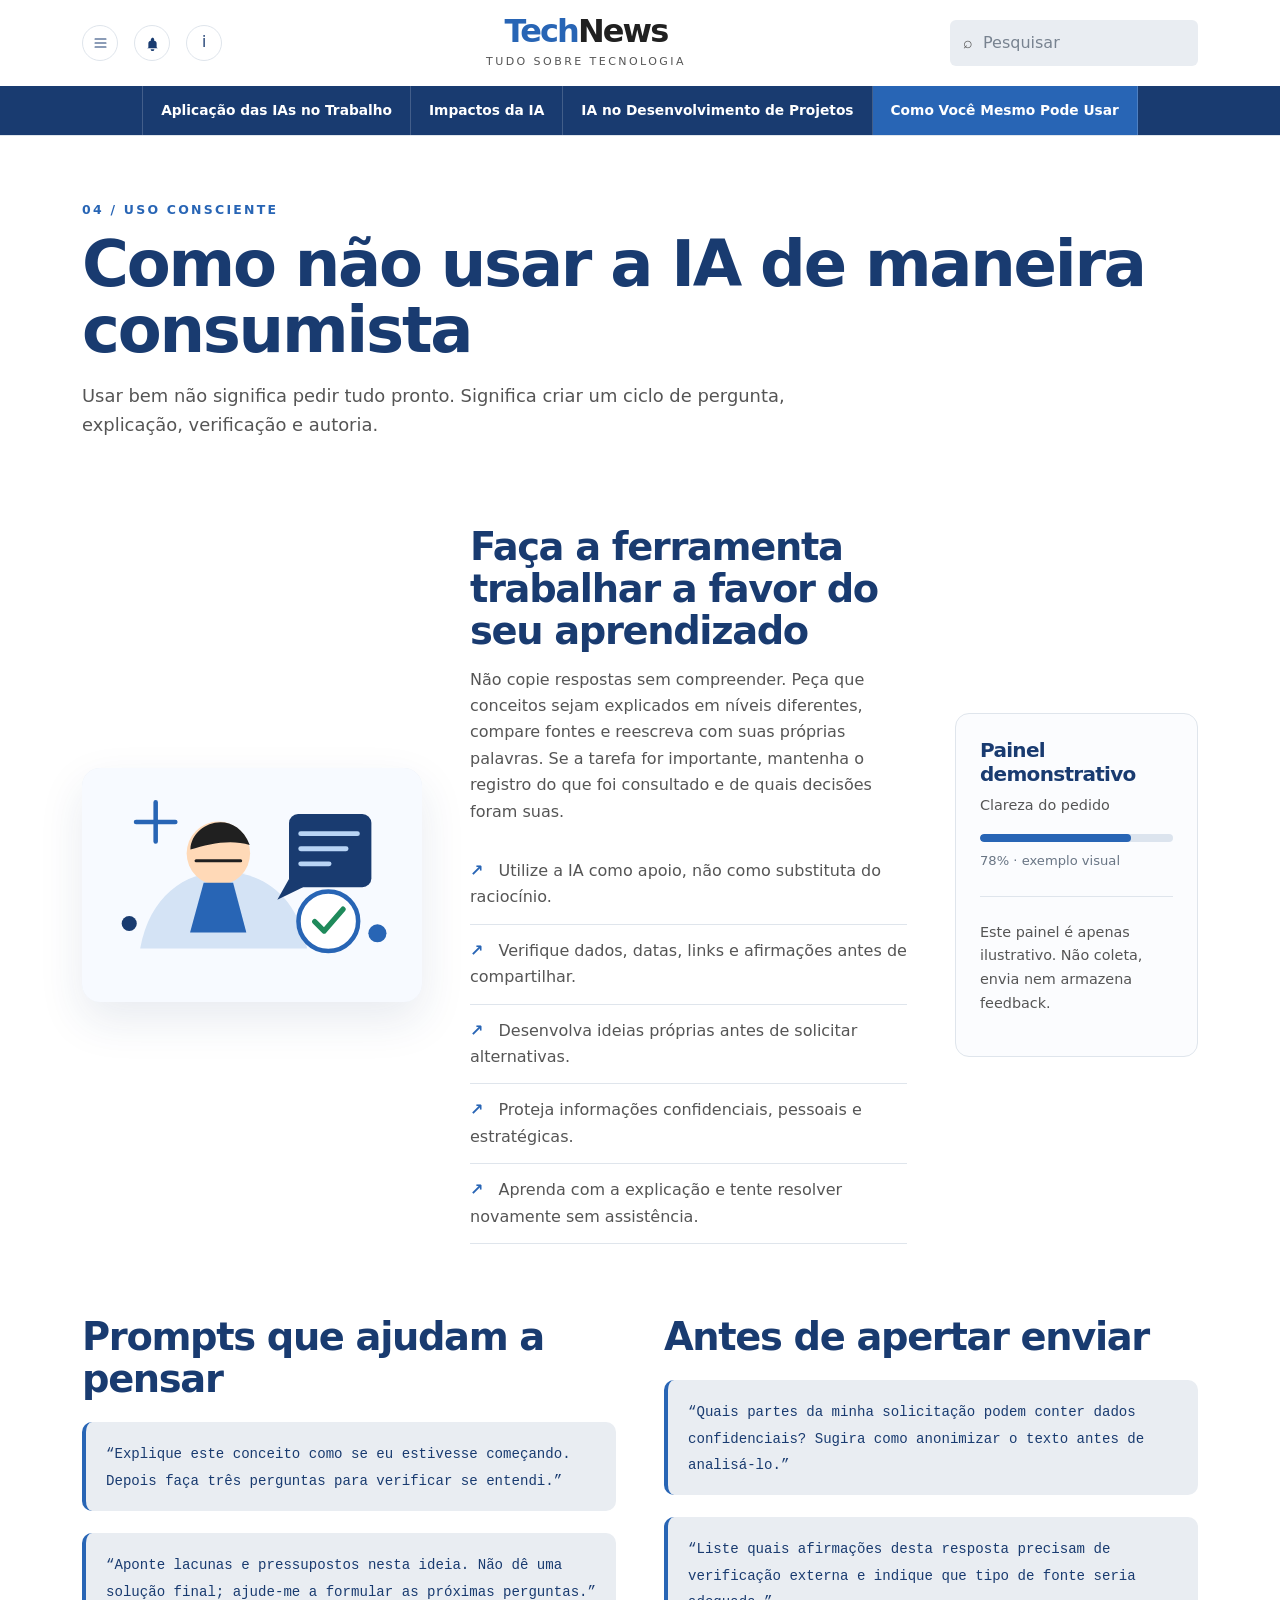
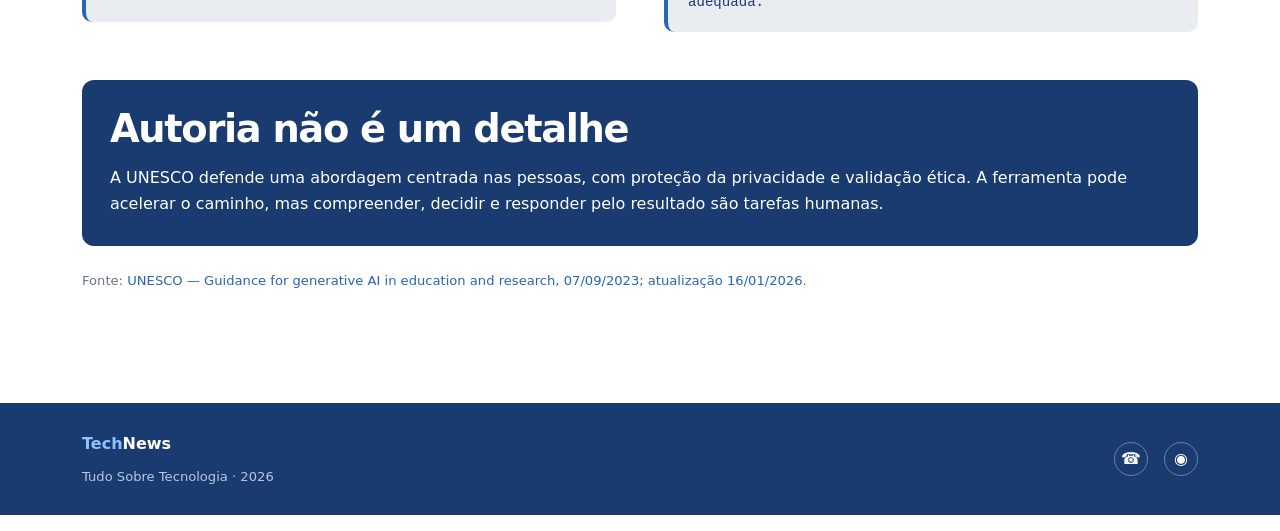
==== como-usar1.html @ da969e6b "primeiro commit" ====
<!doctype html>
<html lang="pt-BR">
  <head>
    <meta charset="utf-8" />
    <meta name="viewport" content="width=device-width, initial-scale=1" />
    <title>Como Você Mesmo Pode Usar — TechNews</title>
    <link rel="icon" type="image/png" href="img/jornal.png" />
    <meta
      name="description"
      content="Como usar inteligência artificial como apoio, sem copiar respostas ou depender completamente dela."
    />
    <link
      href="https://cdn.jsdelivr.net/npm/bootstrap@5.3.3/dist/css/bootstrap.min.css"
      rel="stylesheet"
    />
    <link href="css2/style2.css" rel="stylesheet" />
  </head>
  <body>
    <header class="site-header">
      <div class="container utility-row">
        <div class="header-tools">
          <span class="tool-icon menu-mark"><svg xmlns="http://w3.org" width="16" height="16" fill="currentColor" viewBox="0 0 16 16"><path fill-rule="evenodd" d="M2.5 12a.5.5 0 0 1 .5-.5h11a.5.5 0 0 1 0 1h-11a.5.5 0 0 1-.5-.5m0-4a.5.5 0 0 1 .5-.5h11a.5.5 0 0 1 0 1h-11a.5.5 0 0 1-.5-.5m0-4a.5.5 0 0 1 .5-.5h11a.5.5 0 0 1 0 1h-11a.5.5 0 0 1-.5-.5"/></svg></span>
<span class="tool-icon" aria-label="Notificações">
  <svg xmlns="http://w3.org" width="15" height="15" fill="currentColor" viewBox="0 0 16 16"><path d="M8 16a2 2 0 0 0 2-2H6a2 2 0 0 0 2 2M8 1.918l-.079.033a2.86 2.86 0 0 0-.572.234c-.727.376-1.153.905-1.153 1.599v1.398h-.088c-1.394 0-2.518 1.116-2.518 2.493v4.478c0 .229-.289.431-.788.583C2.33 12.83 2 13 2 13h12s-.33-.17-.813-.319c-.499-.152-.788-.354-.788-.583V7.675c0-1.377-1.124-2.493-2.518-2.493h-.088V3.551c0-.694-.426-1.223-1.153-1.6a2.86 2.86 0 0 0-.572-.234z"/></svg>
</span>
<span class="tool-icon">i</span>
        </div>
        <div class="brand">
          <a href="index.html" class="text-decoration-none text-reset">
            <p class="brand-name m-0">
              <span class="tech">Tech</span><span class="news">News</span>
            </p>
            <span class="brand-tagline">Tudo Sobre Tecnologia</span>
          </a>
        </div>
        <label class="search-box" aria-label="Pesquisar no site">
          <span aria-hidden="true">⌕</span>
          <input type="search" placeholder="Pesquisar" />
        </label>
      </div>
<nav class="main-nav w-100" aria-label="Navegação principal">
  <div class="container">
    <ul class="nav-list d-flex justify-content-lg-center w-100 m-0 p-0">
      <li><a href="aplicacoes1.html">Aplicação das IAs no Trabalho</a></li>
      <li><a href="impactos1.html">Impactos da IA</a></li>
      <li><a href="projetos1.html">IA no Desenvolvimento de Projetos</a></li>
      <li><a class="active" href="como-usar1.html">Como Você Mesmo Pode Usar</a></li>
    </ul>
  </div>
</nav>

    </header>

    <main>
      <section class="page-intro">
        <div class="container">
          <div class="eyebrow">04 / Uso consciente</div>
          <h1>Como não usar a IA de maneira consumista</h1>
          <p class="lead">
            Usar bem não significa pedir tudo pronto. Significa criar um ciclo
            de pergunta, explicação, verificação e autoria.
          </p>
        </div>
      </section>
      <section class="content-section">
        <div class="container">
          <div class="row g-5 align-items-center">
            <div class="col-lg-4">
              <div class="hero-visual">
                <img
                  src="img/como-usar.svg"
                  alt="Pessoa usando a IA como apoio para pensar e verificar ideias"
                />
              </div>
            </div>
            <div class="col-lg-5 copy">
              <h2>Faça a ferramenta trabalhar a favor do seu aprendizado</h2>
              <p>
                Não copie respostas sem compreender. Peça que conceitos sejam
                explicados em níveis diferentes, compare fontes e reescreva com
                suas próprias palavras. Se a tarefa for importante, mantenha o
                registro do que foi consultado e de quais decisões foram suas.
              </p>
              <ul class="topic-list">
                <li>
                  Utilize a IA como apoio, não como substituta do raciocínio.
                </li>
                <li>
                  Verifique dados, datas, links e afirmações antes de
                  compartilhar.
                </li>
                <li>
                  Desenvolva ideias próprias antes de solicitar alternativas.
                </li>
                <li>
                  Proteja informações confidenciais, pessoais e estratégicas.
                </li>
                <li>
                  Aprenda com a explicação e tente resolver novamente sem
                  assistência.
                </li>
              </ul>
            </div>
            <aside class="col-lg-3">
              <div class="feedback-panel">
                <h3>Painel demonstrativo</h3>
                <p class="feedback-note">Clareza do pedido</p>
                <div class="feedback-meter"><span></span></div>
                <p class="meta">78% · exemplo visual</p>
                <div class="rule"></div>
                <p class="feedback-note">
                  Este painel é apenas ilustrativo. Não coleta, envia nem
                  armazena feedback.
                </p>
              </div>
            </aside>
          </div>
          <div class="row g-5 mt-4">
            <div class="col-lg-6">
              <h2>Prompts que ajudam a pensar</h2>
              <div class="prompt-box">
                <code
                  >“Explique este conceito como se eu estivesse começando.
                  Depois faça três perguntas para verificar se entendi.”</code
                >
              </div>
              <div class="prompt-box">
                <code
                  >“Aponte lacunas e pressupostos nesta ideia. Não dê uma
                  solução final; ajude-me a formular as próximas
                  perguntas.”</code
                >
              </div>
            </div>
            <div class="col-lg-6">
              <h2>Antes de apertar enviar</h2>
              <div class="prompt-box">
                <code
                  >“Quais partes da minha solicitação podem conter dados
                  confidenciais? Sugira como anonimizar o texto antes de
                  analisá-lo.”</code
                >
              </div>
              <div class="prompt-box">
                <code
                  >“Liste quais afirmações desta resposta precisam de
                  verificação externa e indique que tipo de fonte seria
                  adequada.”</code
                >
              </div>
            </div>
          </div>
          <div class="reflection mt-5">
            <h2>Autoria não é um detalhe</h2>
            <p class="mb-0">
              A UNESCO defende uma abordagem centrada nas pessoas, com proteção
              da privacidade e validação ética. A ferramenta pode acelerar o
              caminho, mas compreender, decidir e responder pelo resultado são
              tarefas humanas.
            </p>
          </div>
          <p class="meta mt-4">
            Fonte:
            <a
              href="https://www.unesco.org/en/articles/guidance-generative-ai-education-and-research"
              target="_blank"
              rel="noopener"
              >UNESCO — Guidance for generative AI in education and research,
              07/09/2023; atualização 16/01/2026</a
            >.
          </p>
        </div>
      </section>
    </main>
    <footer class="site-footer">
      <div class="container footer-line">
        <div>
          <div class="footer-brand"><span>Tech</span>News</div>
          <p class="footer-copy">Tudo Sobre Tecnologia · 2026</p>
        </div>
        <div class="footer-contact">
          <span class="footer-icon">☎</span><span class="footer-icon">◉</span>
        </div>
      </div>
    </footer>
  </body>
</html>
---- css2/style2.css ----
:root {
  --navy: #193b70;
  --blue: #2865b5;
  --ink: #202020;
  --muted: #555555;
  --soft: #e9edf2;
  --line: #dfe5ec;
  --white: #ffffff;
  --green: #1f8a5b;
  --green-soft: #e8f5ee;
  --red: #c94b4b;
  --red-soft: #fff0f0;
}

* {
  box-sizing: border-box;
}
html {
  scroll-behavior: smooth;
}
body {
  margin: 0;
  color: var(--ink);
  background: var(--white);
  font-family:
    Inter,
    ui-sans-serif,
    system-ui,
    -apple-system,
    BlinkMacSystemFont,
    "Segoe UI",
    sans-serif;
  line-height: 1.65;
}
a {
  color: var(--blue);
  text-decoration: none;
}
a:hover {
  color: var(--navy);
  text-decoration: underline;
}

.site-header {
  border-bottom: 1px solid var(--line);
  background: #fff;
}
.utility-row {
  min-height: 86px;
  display: flex;
  align-items: center;
  justify-content: space-between;
  gap: 24px;
}
.header-tools {
  display: flex;
  align-items: center;
  gap: 16px;
  color: var(--navy);
  font-size: 0.95rem;
}
.tool-icon {
  width: 36px;
  height: 36px;
  display: inline-flex !important;
  align-items: center !important;
  justify-content: center !important;
  border: 1px solid var(--line);
  border-radius: 50%;
}
.menu-mark {
  width: 36px !important;
  height: 36px !important;
  overflow: visible !important;
}


.brand {
  text-align: center;
  min-width: 220px;
}
.brand-name {
  margin: 0;
  font-size: 2rem;
  line-height: 1.05;
  font-weight: 800;
  letter-spacing: -0.06em;
}
.brand-name .tech {
  color: var(--blue);
}
.brand-name .news {
  color: var(--ink);
}
.brand-tagline {
  display: block;
  margin-top: 5px;
  color: var(--muted);
  font-size: 0.69rem;
  letter-spacing: 0.22em;
  text-transform: uppercase;
}
.search-box {
  min-width: 210px;
  display: flex;
  align-items: center;
  gap: 8px;
  padding: 9px 13px;
  border-radius: 6px;
  background: var(--soft);
  color: var(--muted);
}
.search-box input {
  width: 100%;
  border: 0;
  outline: 0;
  background: transparent;
  font: inherit;
  color: var(--ink);
}
.search-box input::placeholder {
  color: #788390;
}

.main-nav {
  background: var(--navy);
}
.main-nav .nav-list {
  display: flex;
  justify-content: center;
  align-items: stretch;
  margin: 0;
  padding: 0;
  list-style: none;
}
.main-nav a {
  display: block;
  height: 100%;
  padding: 13px 18px;
  border-right: 1px solid rgba(255, 255, 255, 0.18);
  color: #fff;
  font-size: 0.86rem;
  font-weight: 650;
  text-align: center;
}
.main-nav li:first-child a {
  border-left: 1px solid rgba(255, 255, 255, 0.18);
}
.main-nav a:hover,
.main-nav a.active {
  background: var(--blue);
  color: #fff;
  text-decoration: none;
}

.page-intro {
  padding: 64px 0 38px;
}
.eyebrow {
  margin-bottom: 12px;
  color: var(--blue);
  font-size: 0.78rem;
  font-weight: 800;
  letter-spacing: 0.18em;
  text-transform: uppercase;
}
h1,
h2,
h3 {
  color: var(--navy);
  font-weight: 800;
  letter-spacing: -0.035em;
}
h1 {
  margin: 0 0 18px;
  font-size: clamp(2.15rem, 5vw, 4.3rem);
  line-height: 1.02;
}
h2 {
  margin: 0 0 14px;
  font-size: clamp(1.6rem, 3vw, 2.45rem);
  line-height: 1.1;
}
h3 {
  font-size: 1.25rem;
}
.lead {
  max-width: 760px;
  color: var(--muted);
  font-size: 1.12rem;
}
.rule {
  height: 1px;
  margin: 24px 0;
  background: var(--line);
}

.hero-visual {
  width: 100%;
  overflow: hidden;
  border-radius: 18px;
  background: var(--soft);
  box-shadow: 0 18px 45px rgba(25, 59, 112, 0.1);
}
.hero-visual img {
  display: block;
  width: 100%;
  height: auto;
}
.content-section {
  padding: 32px 0 72px;
}
.content-section + .content-section {
  border-top: 1px solid var(--line);
}
.copy p {
  color: var(--muted);
}
.copy strong {
  color: var(--ink);
}
.topic-list {
  margin: 20px 0 0;
  padding: 0;
  list-style: none;
}
.topic-list li {
  padding: 13px 0;
  border-bottom: 1px solid var(--line);
  color: var(--muted);
}
.topic-list li::before {
  content: "↗";
  display: inline-block;
  margin-right: 10px;
  color: var(--blue);
  font-weight: 800;
}

.news-strip {
  margin-top: 38px;
  padding: 22px;
  border: 1px solid var(--line);
  border-left: 4px solid var(--blue);
  background: #fbfcfe;
}
.news-item + .news-item {
  margin-top: 18px;
  padding-top: 18px;
  border-top: 1px solid var(--line);
}
.news-item h3 {
  margin: 0 0 5px;
  font-size: 1.05rem;
}
.meta {
  color: #697584;
  font-size: 0.82rem;
}

.pill {
  display: inline-block;
  padding: 4px 10px;
  border-radius: 99px;
  font-size: 0.74rem;
  font-weight: 800;
  letter-spacing: 0.06em;
  text-transform: uppercase;
}
.pill-positive {
  color: var(--green);
  background: var(--green-soft);
}
.pill-negative {
  color: var(--red);
  background: var(--red-soft);
}
.impact-panel {
  height: 100%;
  padding: 28px;
  border-top: 5px solid;
  border-radius: 12px;
  background: #fff;
  box-shadow: 0 12px 30px rgba(25, 59, 112, 0.08);
}
.impact-panel.positive {
  border-color: var(--green);
}
.impact-panel.negative {
  border-color: var(--red);
}
.impact-panel ul {
  padding-left: 20px;
  color: var(--muted);
}
.impact-panel li {
  margin: 9px 0;
}
.reflection {
  margin-top: 32px;
  padding: 28px;
  border-radius: 12px;
  color: #fff;
  background: var(--navy);
}
.reflection h2,
.reflection p {
  color: #fff;
}

.step-list {
  counter-reset: step;
  margin: 0;
  padding: 0;
  list-style: none;
}
.step-list li {
  position: relative;
  min-height: 72px;
  padding: 0 0 22px 60px;
  color: var(--muted);
}
.step-list li::before {
  counter-increment: step;
  content: counter(step, decimal-leading-zero);
  position: absolute;
  left: 0;
  top: 0;
  color: var(--blue);
  font-weight: 800;
  font-size: 1.15rem;
}
.step-list li:not(:last-child)::after {
  content: "";
  position: absolute;
  left: 13px;
  top: 30px;
  width: 1px;
  height: calc(100% - 24px);
  background: var(--line);
}
.step-list strong {
  display: block;
  margin-bottom: 3px;
  color: var(--navy);
}
.prompt-box {
  margin-top: 22px;
  padding: 18px 20px;
  border-radius: 10px;
  background: var(--soft);
  border-left: 4px solid var(--blue);
  color: var(--muted);
}
.prompt-box code {
  color: var(--navy);
  font-family: ui-monospace, SFMono-Regular, Menlo, Consolas, monospace;
  font-size: 0.88rem;
}
.feedback-panel {
  padding: 24px;
  border: 1px solid var(--line);
  border-radius: 14px;
  background: #fbfcfe;
}
.feedback-panel h3 {
  margin-top: 0;
}
.feedback-meter {
  height: 8px;
  margin: 12px 0 8px;
  overflow: hidden;
  border-radius: 20px;
  background: #dce4ee;
}
.feedback-meter span {
  display: block;
  width: 78%;
  height: 100%;
  border-radius: inherit;
  background: var(--blue);
}
.feedback-note {
  color: var(--muted);
  font-size: 0.9rem;
}

.home-hero {
  padding: 78px 0 72px;
  background: linear-gradient(135deg, #f7faff 0%, #fff 58%);
}
.home-hero .intro {
  max-width: 760px;
}
.route-card {
  height: 100%;
  padding: 26px;
  border: 1px solid var(--line);
  border-radius: 12px;
  background: #fff;
  transition:
    transform 0.2s ease,
    box-shadow 0.2s ease;
}
.route-card:hover {
  transform: translateY(-3px);
  box-shadow: 0 14px 30px rgba(25, 59, 112, 0.1);
}
.route-number {
  color: var(--blue);
  font-size: 0.78rem;
  font-weight: 800;
  letter-spacing: 0.16em;
}
.route-card h2 {
  margin-top: 9px;
  font-size: 1.45rem;
}
.route-card p {
  color: var(--muted);
}
.button-link {
  display: inline-block;
  padding: 10px 17px;
  border-radius: 6px;
  background: var(--navy);
  color: #fff;
  font-weight: 700;
}
.button-link:hover {
  background: var(--blue);
  color: #fff;
  text-decoration: none;
}

.site-footer {
  margin-top: 24px;
  padding: 28px 0;
  color: #dbe5f4;
  background: var(--navy);
}
.footer-line {
  display: flex;
  align-items: center;
  justify-content: space-between;
  gap: 22px;
}
.footer-brand {
  color: #fff;
  font-weight: 800;
}
.footer-brand span {
  color: #8fc0ff;
}
.footer-contact {
  display: flex;
  align-items: center;
  gap: 16px;
}
.footer-icon {
  width: 34px;
  height: 34px;
  display: inline-flex;
  align-items: center;
  justify-content: center;
  border: 1px solid rgba(255, 255, 255, 0.35);
  border-radius: 50%;
  color: #fff;
}
.footer-copy {
  margin: 8px 0 0;
  color: #b8c8dc;
  font-size: 0.82rem;
}

@media (max-width: 991.98px) {
  .utility-row {
    flex-wrap: wrap;
    padding: 16px 0;
  }
  .brand {
    order: -1;
    width: 100%;
  }
  .header-tools {
    flex: 1;
  }
  .search-box {
    min-width: 0;
    flex: 1;
  }
  .main-nav .nav-list {

    display: flex !important;
    flex-direction: row !important;
    justify-content: flex-start !important;
    overflow-x: auto !important;
    white-space: nowrap !important;
    width: 100% !important;

    -webkit-overflow-scrolling: touch;
    scrollbar-width: none; 
  }
  .main-nav .nav-list::-webkit-scrollbar {
    display: none; 
  }
  .main-nav a {

    min-width: max-content !important;
    display: block !important;
  }
}


@media (max-width: 575.98px) {
  .utility-row {
    gap: 12px;
  }
  .header-tools {
    gap: 8px;
  }
  .tool-icon {
    width: 32px;
    height: 32px;
  }
  .search-box {
    font-size: 0.87rem;
  }
  .brand-name {
    font-size: 1.8rem;
  }
  .brand-tagline {
    font-size: 0.6rem;
  }
  .page-intro {
    padding-top: 42px;
  }
  .content-section {
    padding-bottom: 48px;
  }
  .footer-line {
    align-items: flex-start;
    flex-direction: column;
  }
}
input.menu-toggle-input {
  display: none !important;
  visibility: hidden !important;
  opacity: 0 !important;
  position: absolute !important;
  top: -9999px !important;
  left: -9999px !important;
}
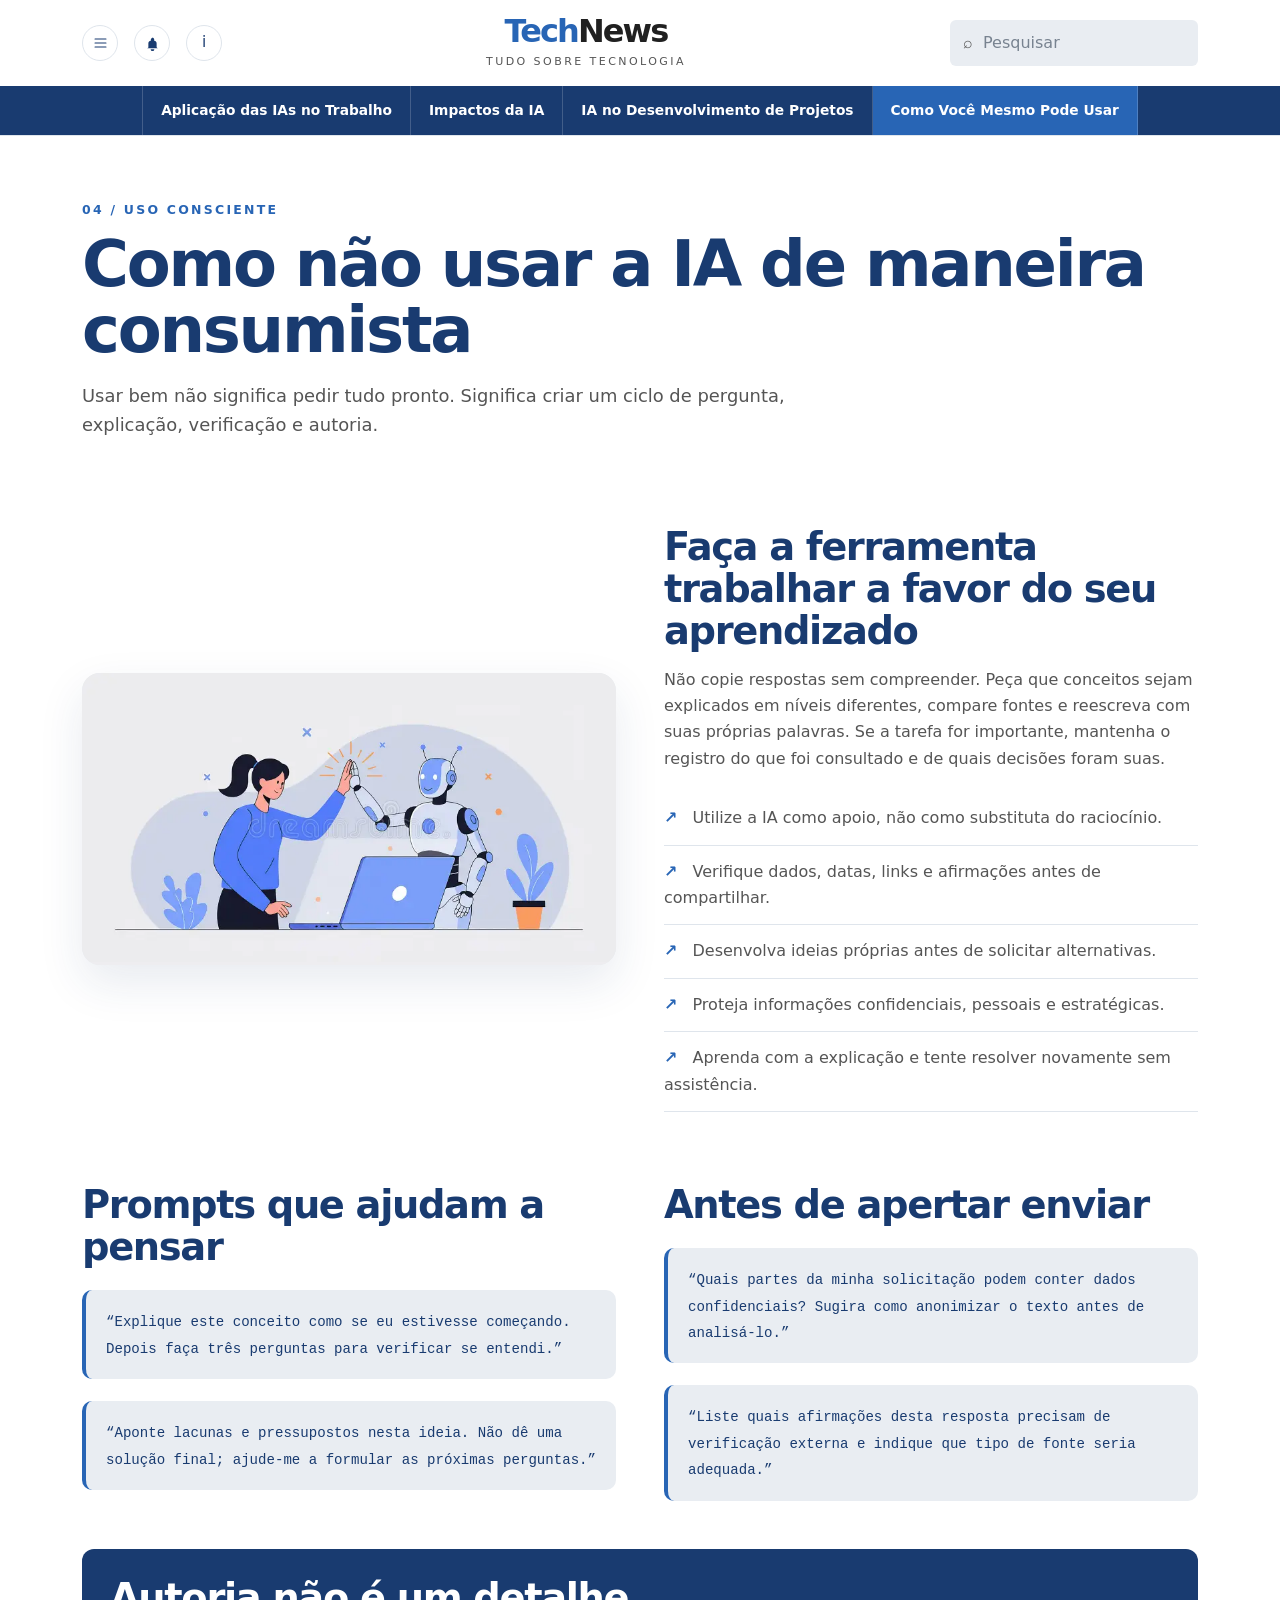
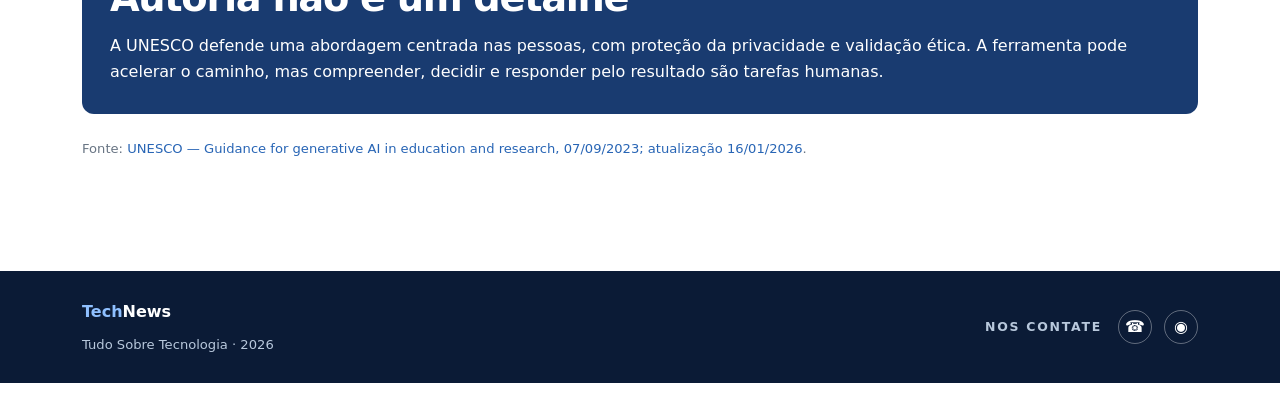
==== commit 8769e16d: "Revisão final" ====
--- a/como-usar1.html
+++ b/como-usar1.html
@@ -64,57 +64,45 @@
       </section>
       <section class="content-section">
         <div class="container">
-          <div class="row g-5 align-items-center">
-            <div class="col-lg-4">
-              <div class="hero-visual">
-                <img
-                  src="img/como-usar.svg"
-                  alt="Pessoa usando a IA como apoio para pensar e verificar ideias"
-                />
-              </div>
-            </div>
-            <div class="col-lg-5 copy">
-              <h2>Faça a ferramenta trabalhar a favor do seu aprendizado</h2>
-              <p>
-                Não copie respostas sem compreender. Peça que conceitos sejam
-                explicados em níveis diferentes, compare fontes e reescreva com
-                suas próprias palavras. Se a tarefa for importante, mantenha o
-                registro do que foi consultado e de quais decisões foram suas.
-              </p>
-              <ul class="topic-list">
-                <li>
-                  Utilize a IA como apoio, não como substituta do raciocínio.
-                </li>
-                <li>
-                  Verifique dados, datas, links e afirmações antes de
-                  compartilhar.
-                </li>
-                <li>
-                  Desenvolva ideias próprias antes de solicitar alternativas.
-                </li>
-                <li>
-                  Proteja informações confidenciais, pessoais e estratégicas.
-                </li>
-                <li>
-                  Aprenda com a explicação e tente resolver novamente sem
-                  assistência.
-                </li>
-              </ul>
-            </div>
-            <aside class="col-lg-3">
-              <div class="feedback-panel">
-                <h3>Painel demonstrativo</h3>
-                <p class="feedback-note">Clareza do pedido</p>
-                <div class="feedback-meter"><span></span></div>
-                <p class="meta">78% · exemplo visual</p>
-                <div class="rule"></div>
-                <p class="feedback-note">
-                  Este painel é apenas ilustrativo. Não coleta, envia nem
-                  armazena feedback.
-                </p>
-              </div>
-            </aside>
-          </div>
+<div class="row g-5 align-items-center">
+  <div class="col-lg-6">
+    <div class="hero-visual">
+      <img
+        src="img/1234.png"
+        alt="Pessoa usando a IA como apoio para pensar e verificar ideias"
+      />
+    </div>
+  </div>
+  <div class="col-lg-6 copy">
+    <h2>Faça a ferramenta trabalhar a favor do seu aprendizado</h2>
+    <p>
+      Não copie respostas sem compreender. Peça que conceitos sejam
+      explicados em níveis diferentes, compare fontes e reescreva com
+      suas próprias palavras. Se a tarefa for importante, mantenha o
+      registro do que foi consultado e de quais decisões foram suas.
+    </p>
+    <ul class="topic-list">
+      <li>
+        Utilize a IA como apoio, não como substituta do raciocínio.
+      </li>
+      <li>
+        Verifique dados, datas, links e afirmações antes de
+        compartilhar.
+      </li>
+      <li>
+        Desenvolva ideias próprias antes de solicitar alternativas.
+      </li>
+      <li>
+        Proteja informações confidenciais, pessoais e estratégicas.
+      </li>
+      <li>
+        Aprenda com a explicação e tente resolver novamente sem
+        assistência.
+      </li>
+    </ul>
+  </div>
+</div>
+
           <div class="row g-5 mt-4">
             <div class="col-lg-6">
               <h2>Prompts que ajudam a pensar</h2>
@@ -172,16 +160,18 @@
         </div>
       </section>
     </main>
-    <footer class="site-footer">
-      <div class="container footer-line">
-        <div>
-          <div class="footer-brand"><span>Tech</span>News</div>
-          <p class="footer-copy">Tudo Sobre Tecnologia · 2026</p>
-        </div>
-        <div class="footer-contact">
-          <span class="footer-icon">☎</span><span class="footer-icon">◉</span>
-        </div>
-      </div>
-    </footer>
+<footer class="site-footer">
+  <div class="container footer-line">
+    <div>
+      <div class="footer-brand"><span>Tech</span>News</div>
+      <p class="footer-copy">Tudo Sobre Tecnologia · 2026</p>
+    </div>
+    <div class="footer-contact">
+      <span class="footer-contact-label">Nos contate</span>
+      <span class="footer-icon">☎</span>
+      <span class="footer-icon">◉</span>
+    </div>
+  </div>
+</footer>
   </body>
 </html>
--- a/css2/style2.css
+++ b/css2/style2.css
@@ -437,7 +437,7 @@
   margin-top: 24px;
   padding: 28px 0;
   color: #dbe5f4;
-  background: var(--navy);
+  background: #0b1b36;
 }
 .footer-line {
   display: flex;
@@ -455,8 +455,26 @@
 .footer-contact {
   display: flex;
   align-items: center;
-  gap: 16px;
-}
+  gap: 12px; 
+}
+
+.footer-contact-label {
+  color: #b8c8dc; 
+  font-size: 0.78rem;
+  font-weight: 700;
+  letter-spacing: 0.14em;
+  text-transform: uppercase;
+  margin-right: 4px;
+  text-decoration: none;
+  transition: color 0.2s ease;
+}
+
+
+a.footer-contact-label:hover {
+  color: #ffffff;
+  text-decoration: none;
+}
+
 .footer-icon {
   width: 34px;
   height: 34px;
